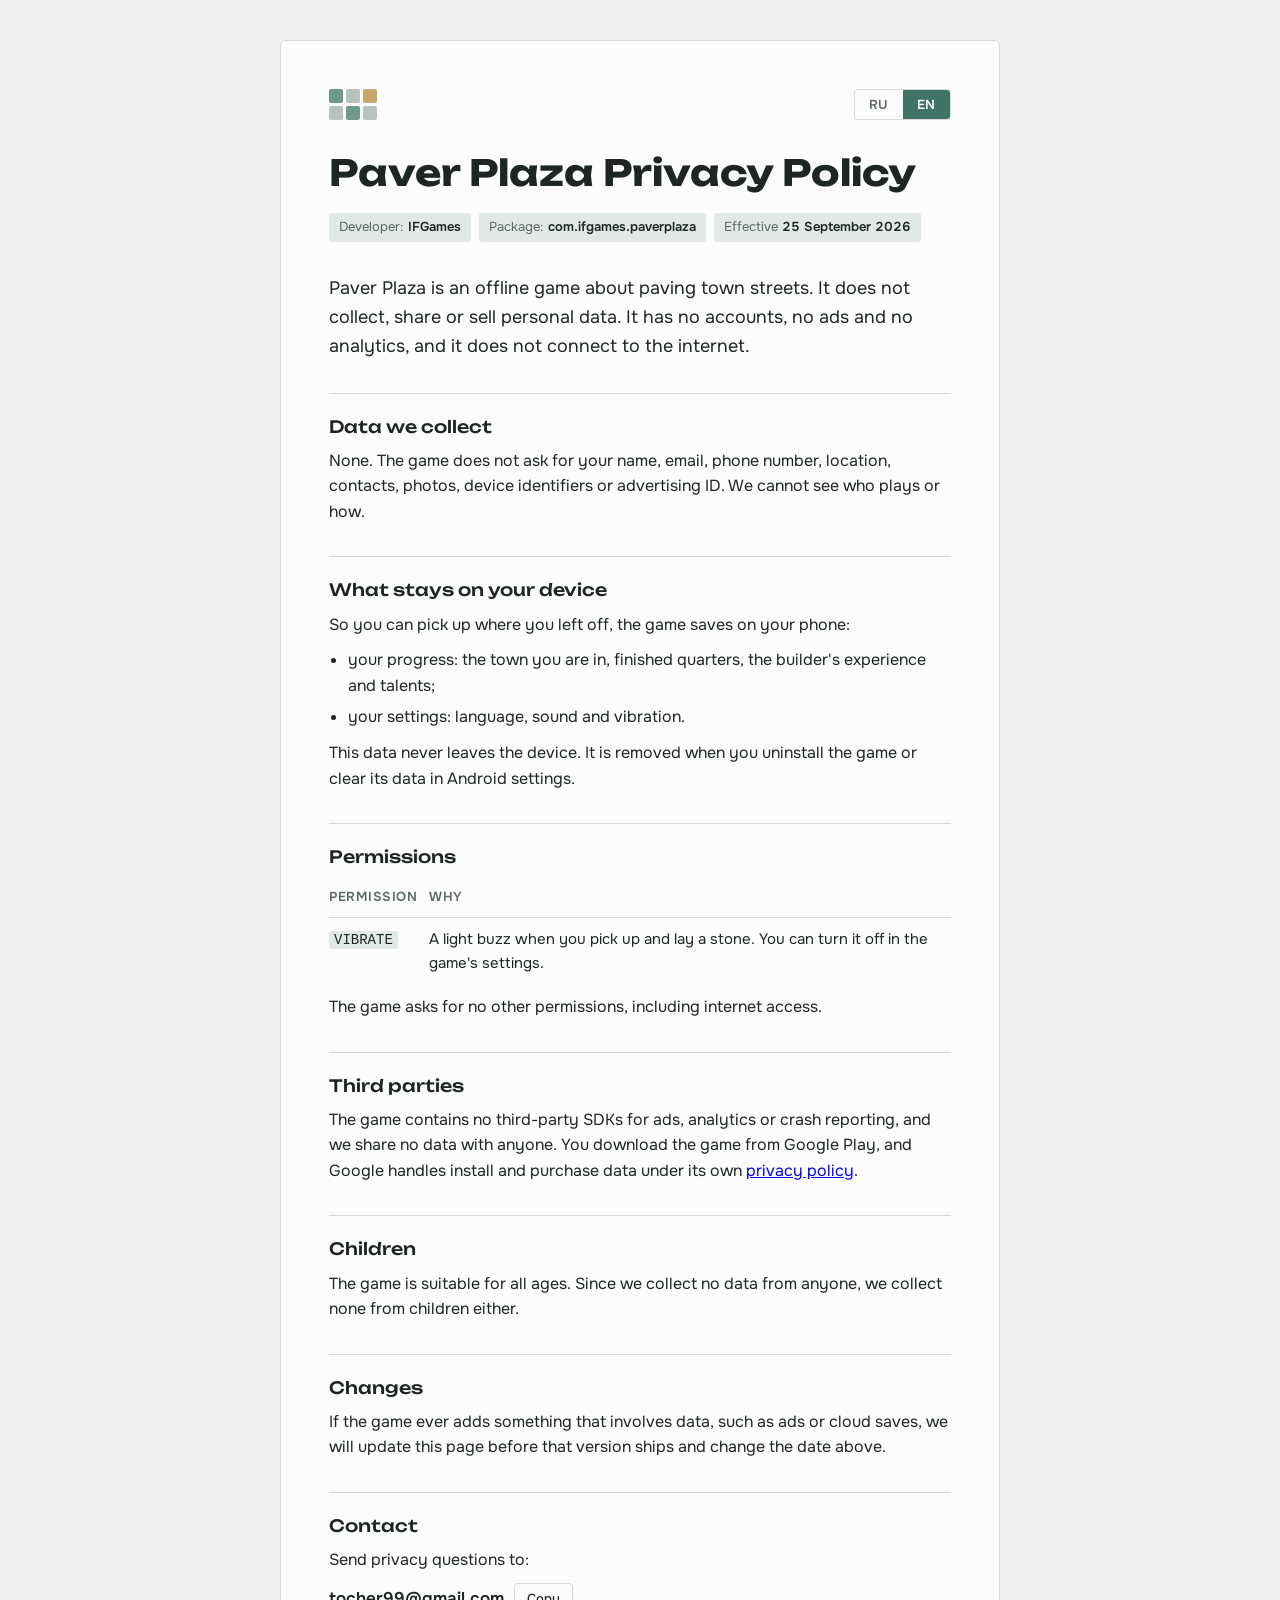
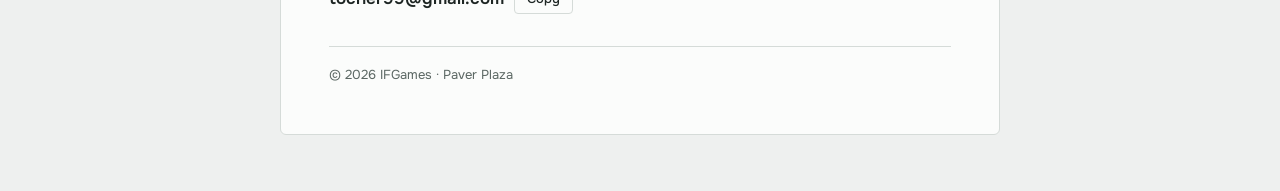
==== paverplaza/privacy/index.html @ 129a4364 "Paver Plaza: privacy policy for Google Play Co-Authored-By: Claude Opus 5.5 <noreply@anthropic.com>" ====
<!doctype html>
<html lang="en">
<head>
<meta charset="utf-8">
<meta name="viewport" content="width=device-width, initial-scale=1, viewport-fit=cover">
<meta name="color-scheme" content="light dark">
<title>Paver Plaza Privacy</title>
<link rel="preconnect" href="https://fonts.googleapis.com">
<link rel="preconnect" href="https://fonts.gstatic.com" crossorigin>
<link rel="stylesheet" href="https://fonts.googleapis.com/css2?family=Unbounded:wght@500;700&family=Onest:wght@400;500;600&display=swap">
<style>
  :root {
    --ground: #eef0ef;
    --paper: #fbfcfb;
    --ink: #1e2624;
    --muted: #5b6763;
    --line: #d5dbd8;
    --stone-a: #6f9a8d;
    --stone-b: #c9a86a;
    --stone-c: #b8c3bf;
    --accent: #3f7466;
    --accent-ink: #ffffff;
    --chip: #e2e8e5;
  }
  @media (prefers-color-scheme: dark) {
    :root:not([data-theme="light"]) {
      color-scheme: dark;
      --ground: #151a19;
      --paper: #1c2221;
      --ink: #e6ebe9;
      --muted: #9aa7a2;
      --line: #2f3836;
      --stone-a: #5f8a7e;
      --stone-b: #a88c56;
      --stone-c: #56615d;
      --accent: #8cc4b3;
      --accent-ink: #10201b;
      --chip: #26302d;
    }
  }
  :root[data-theme="dark"] {
    color-scheme: dark;
    --ground: #151a19;
    --paper: #1c2221;
    --ink: #e6ebe9;
    --muted: #9aa7a2;
    --line: #2f3836;
    --stone-a: #5f8a7e;
    --stone-b: #a88c56;
    --stone-c: #56615d;
    --accent: #8cc4b3;
    --accent-ink: #10201b;
    --chip: #26302d;
  }

  * { box-sizing: border-box; }
  body {
    margin: 0;
    background: var(--ground);
    color: var(--ink);
    font: 16px/1.6 "Onest", system-ui, -apple-system, "Segoe UI", Roboto, sans-serif;
    padding-inline: 16px;
    padding-block: 40px 56px;
  }
  .sheet {
    max-width: 720px;
    margin: 0 auto;
    background: var(--paper);
    border: 1px solid var(--line);
    border-radius: 6px;
    padding: clamp(24px, 5vw, 48px);
    display: grid;
    gap: 32px;
  }

  header { display: grid; gap: 20px; }
  .top { display: flex; align-items: center; justify-content: space-between; gap: 16px; flex-wrap: wrap; }
  .stones { display: grid; grid-template-columns: repeat(3, 14px); grid-template-rows: repeat(2, 14px); gap: 3px; }
  .stones i { display: block; border-radius: 2px; background: var(--stone-c); }
  .stones i:nth-child(1), .stones i:nth-child(5) { background: var(--stone-a); }
  .stones i:nth-child(3) { background: var(--stone-b); }

  .lang { display: inline-flex; border: 1px solid var(--line); border-radius: 4px; overflow: hidden; }
  .lang button {
    font: 600 13px/1 "Onest", system-ui, sans-serif;
    letter-spacing: .04em;
    padding: 8px 14px;
    border: 0;
    background: transparent;
    color: var(--muted);
    cursor: pointer;
  }
  .lang button[aria-pressed="true"] { background: var(--accent); color: var(--accent-ink); }
  .lang button:focus-visible, .copy:focus-visible { outline: 2px solid var(--accent); outline-offset: 2px; }

  h1 {
    font: 700 clamp(26px, 5vw, 36px)/1.15 "Unbounded", "Onest", system-ui, sans-serif;
    margin: 0;
    text-wrap: balance;
  }
  .meta { display: flex; flex-wrap: wrap; gap: 8px; margin: 0; padding: 0; list-style: none; }
  .meta li {
    background: var(--chip);
    border-radius: 3px;
    padding: 4px 10px;
    font-size: 13px;
    color: var(--muted);
    font-variant-numeric: tabular-nums;
  }
  .meta b { color: var(--ink); font-weight: 600; }

  .lead { font-size: 18px; margin: 0; max-width: 62ch; }

  section { display: grid; gap: 10px; }
  h2 {
    font: 500 17px/1.3 "Unbounded", "Onest", system-ui, sans-serif;
    margin: 0;
    padding-top: 22px;
    border-top: 1px solid var(--line);
    text-wrap: balance;
  }
  p, ul { margin: 0; max-width: 65ch; }
  ul { padding-left: 1.2em; display: grid; gap: 6px; }
  code {
    font: 14px/1.4 ui-monospace, "Cascadia Mono", Consolas, monospace;
    background: var(--chip);
    padding: 1px 5px;
    border-radius: 3px;
  }

  table { border-collapse: collapse; width: 100%; font-size: 15px; }
  .table { overflow-x: auto; }
  th, td { text-align: left; padding: 9px 12px 9px 0; border-bottom: 1px solid var(--line); vertical-align: top; }
  th { font-weight: 600; color: var(--muted); font-size: 13px; letter-spacing: .04em; text-transform: uppercase; }
  tr:last-child td { border-bottom: 0; }

  .contact { display: flex; flex-wrap: wrap; align-items: center; gap: 10px; }
  .mail { font-weight: 600; font-size: 17px; user-select: all; }
  .copy {
    font: 500 13px/1 "Onest", system-ui, sans-serif;
    padding: 8px 12px;
    border: 1px solid var(--line);
    border-radius: 4px;
    background: transparent;
    color: var(--ink);
    cursor: pointer;
  }

  footer { color: var(--muted); font-size: 13px; border-top: 1px solid var(--line); padding-top: 18px; }

  [data-lang] { display: none; }
  html[lang="ru"] [data-lang="ru"], html[lang="en"] [data-lang="en"] { display: grid; gap: 32px; }
</style>
</head>
<body>

<main class="sheet">
  <header>
    <div class="top">
      <div class="stones" aria-hidden="true"><i></i><i></i><i></i><i></i><i></i><i></i></div>
      <div class="lang" role="group" aria-label="Language">
        <button type="button" id="btn-ru" data-set="ru">RU</button>
        <button type="button" id="btn-en" data-set="en">EN</button>
      </div>
    </div>
  </header>

  <!-- ===================== RUSSIAN ===================== -->
  <div data-lang="ru">
    <header>
      <h1>Политика конфиденциальности Paver Plaza</h1>
      <ul class="meta">
        <li>Разработчик: <b>IFGames</b></li>
        <li>Пакет: <b>com.ifgames.paverplaza</b></li>
        <li>Действует с <b>25.09.2026</b></li>
      </ul>
    </header>

    <p class="lead">Paver Plaza — офлайн-игра про мощение городских улиц. Игра не собирает,
      не передаёт и не продаёт персональные данные. У неё нет аккаунтов, рекламы и аналитики,
      и она не выходит в интернет.</p>

    <section>
      <h2>Какие данные собираются</h2>
      <p>Никакие. Игра не запрашивает имя, почту, телефон, местоположение, контакты, фото,
        идентификаторы устройства или рекламы. Мы не видим, кто и как играет.</p>
    </section>

    <section>
      <h2>Что хранится на устройстве</h2>
      <p>Чтобы игра продолжалась с того же места, на вашем телефоне сохраняются:</p>
      <ul>
        <li>прогресс: номер города, уложенные кварталы, опыт и таланты мастера;</li>
        <li>настройки: язык, звук и вибрация.</li>
      </ul>
      <p>Эти данные не покидают устройство. Они удаляются вместе с игрой или при очистке её
        данных в настройках Android.</p>
    </section>

    <section>
      <h2>Разрешения</h2>
      <div class="table">
        <table>
          <thead><tr><th>Разрешение</th><th>Зачем</th></tr></thead>
          <tbody>
            <tr><td><code>VIBRATE</code></td><td>Лёгкий отклик, когда вы берёте и кладёте камень. Отключается в настройках игры.</td></tr>
          </tbody>
        </table>
      </div>
      <p>Других разрешений игра не запрашивает, в том числе доступа к интернету.</p>
    </section>

    <section>
      <h2>Третьи стороны</h2>
      <p>В игре нет сторонних SDK для рекламы, аналитики или сбора сбоев, и мы никому не
        передаём данные. Игру вы скачиваете через Google Play: Google обрабатывает данные
        об установке и покупках по своей
        <a href="https://policies.google.com/privacy" target="_blank" rel="noopener">политике конфиденциальности</a>.</p>
    </section>

    <section>
      <h2>Дети</h2>
      <p>Игра подходит для любого возраста. Поскольку мы не собираем данные ни у кого, мы не
        собираем их и у детей.</p>
    </section>

    <section>
      <h2>Изменения</h2>
      <p>Если в игре появится что-то, что затрагивает данные (например, реклама или облачные
        сохранения), мы обновим эту страницу до выхода такой версии и изменим дату вверху.</p>
    </section>

    <section>
      <h2>Связь</h2>
      <p>Вопросы о конфиденциальности присылайте на почту:</p>
      <div class="contact">
        <span class="mail">tocher99@gmail.com</span>
        <button type="button" class="copy" id="copy-ru">Скопировать</button>
      </div>
    </section>
  </div>

  <!-- ===================== ENGLISH ===================== -->
  <div data-lang="en">
    <header>
      <h1>Paver Plaza Privacy Policy</h1>
      <ul class="meta">
        <li>Developer: <b>IFGames</b></li>
        <li>Package: <b>com.ifgames.paverplaza</b></li>
        <li>Effective <b>25 September 2026</b></li>
      </ul>
    </header>

    <p class="lead">Paver Plaza is an offline game about paving town streets. It does not
      collect, share or sell personal data. It has no accounts, no ads and no analytics, and
      it does not connect to the internet.</p>

    <section>
      <h2>Data we collect</h2>
      <p>None. The game does not ask for your name, email, phone number, location, contacts,
        photos, device identifiers or advertising ID. We cannot see who plays or how.</p>
    </section>

    <section>
      <h2>What stays on your device</h2>
      <p>So you can pick up where you left off, the game saves on your phone:</p>
      <ul>
        <li>your progress: the town you are in, finished quarters, the builder's experience and talents;</li>
        <li>your settings: language, sound and vibration.</li>
      </ul>
      <p>This data never leaves the device. It is removed when you uninstall the game or clear
        its data in Android settings.</p>
    </section>

    <section>
      <h2>Permissions</h2>
      <div class="table">
        <table>
          <thead><tr><th>Permission</th><th>Why</th></tr></thead>
          <tbody>
            <tr><td><code>VIBRATE</code></td><td>A light buzz when you pick up and lay a stone. You can turn it off in the game's settings.</td></tr>
          </tbody>
        </table>
      </div>
      <p>The game asks for no other permissions, including internet access.</p>
    </section>

    <section>
      <h2>Third parties</h2>
      <p>The game contains no third-party SDKs for ads, analytics or crash reporting, and we
        share no data with anyone. You download the game from Google Play, and Google handles
        install and purchase data under its own
        <a href="https://policies.google.com/privacy" target="_blank" rel="noopener">privacy policy</a>.</p>
    </section>

    <section>
      <h2>Children</h2>
      <p>The game is suitable for all ages. Since we collect no data from anyone, we collect
        none from children either.</p>
    </section>

    <section>
      <h2>Changes</h2>
      <p>If the game ever adds something that involves data, such as ads or cloud saves, we will
        update this page before that version ships and change the date above.</p>
    </section>

    <section>
      <h2>Contact</h2>
      <p>Send privacy questions to:</p>
      <div class="contact">
        <span class="mail">tocher99@gmail.com</span>
        <button type="button" class="copy" id="copy-en">Copy</button>
      </div>
    </section>
  </div>

  <footer>© 2026 IFGames · Paver Plaza</footer>
</main>

<script>
  (function () {
    var root = document.documentElement;
    function set(lang) {
      root.lang = lang;
      document.getElementById('btn-ru').setAttribute('aria-pressed', lang === 'ru');
      document.getElementById('btn-en').setAttribute('aria-pressed', lang === 'en');
      document.title = lang === 'ru' ? 'Paver Plaza — конфиденциальность' : 'Paver Plaza Privacy';
    }
    var hash = (location.hash || '').replace('#', '');
    var nav = (navigator.language || 'en').slice(0, 2).toLowerCase();
    set(hash === 'ru' || hash === 'en' ? hash : (['ru', 'uk', 'be'].indexOf(nav) >= 0 ? 'ru' : 'en'));

    document.querySelectorAll('[data-set]').forEach(function (b) {
      b.addEventListener('click', function () { set(b.getAttribute('data-set')); });
    });
    document.querySelectorAll('.copy').forEach(function (b) {
      var label = b.textContent;
      b.addEventListener('click', function () {
        var mail = 'tocher99@gmail.com';
        var done = function () {
          b.textContent = root.lang === 'ru' ? 'Скопировано' : 'Copied';
          setTimeout(function () { b.textContent = label; }, 1600);
        };
        var select = function () {
          var r = document.createRange();
          r.selectNodeContents(b.previousElementSibling);
          var s = getSelection(); s.removeAllRanges(); s.addRange(r);
        };
        try {
          navigator.clipboard.writeText(mail).then(done, select);
        } catch (e) { select(); }
      });
    });
  })();
</script>
</body>
</html>
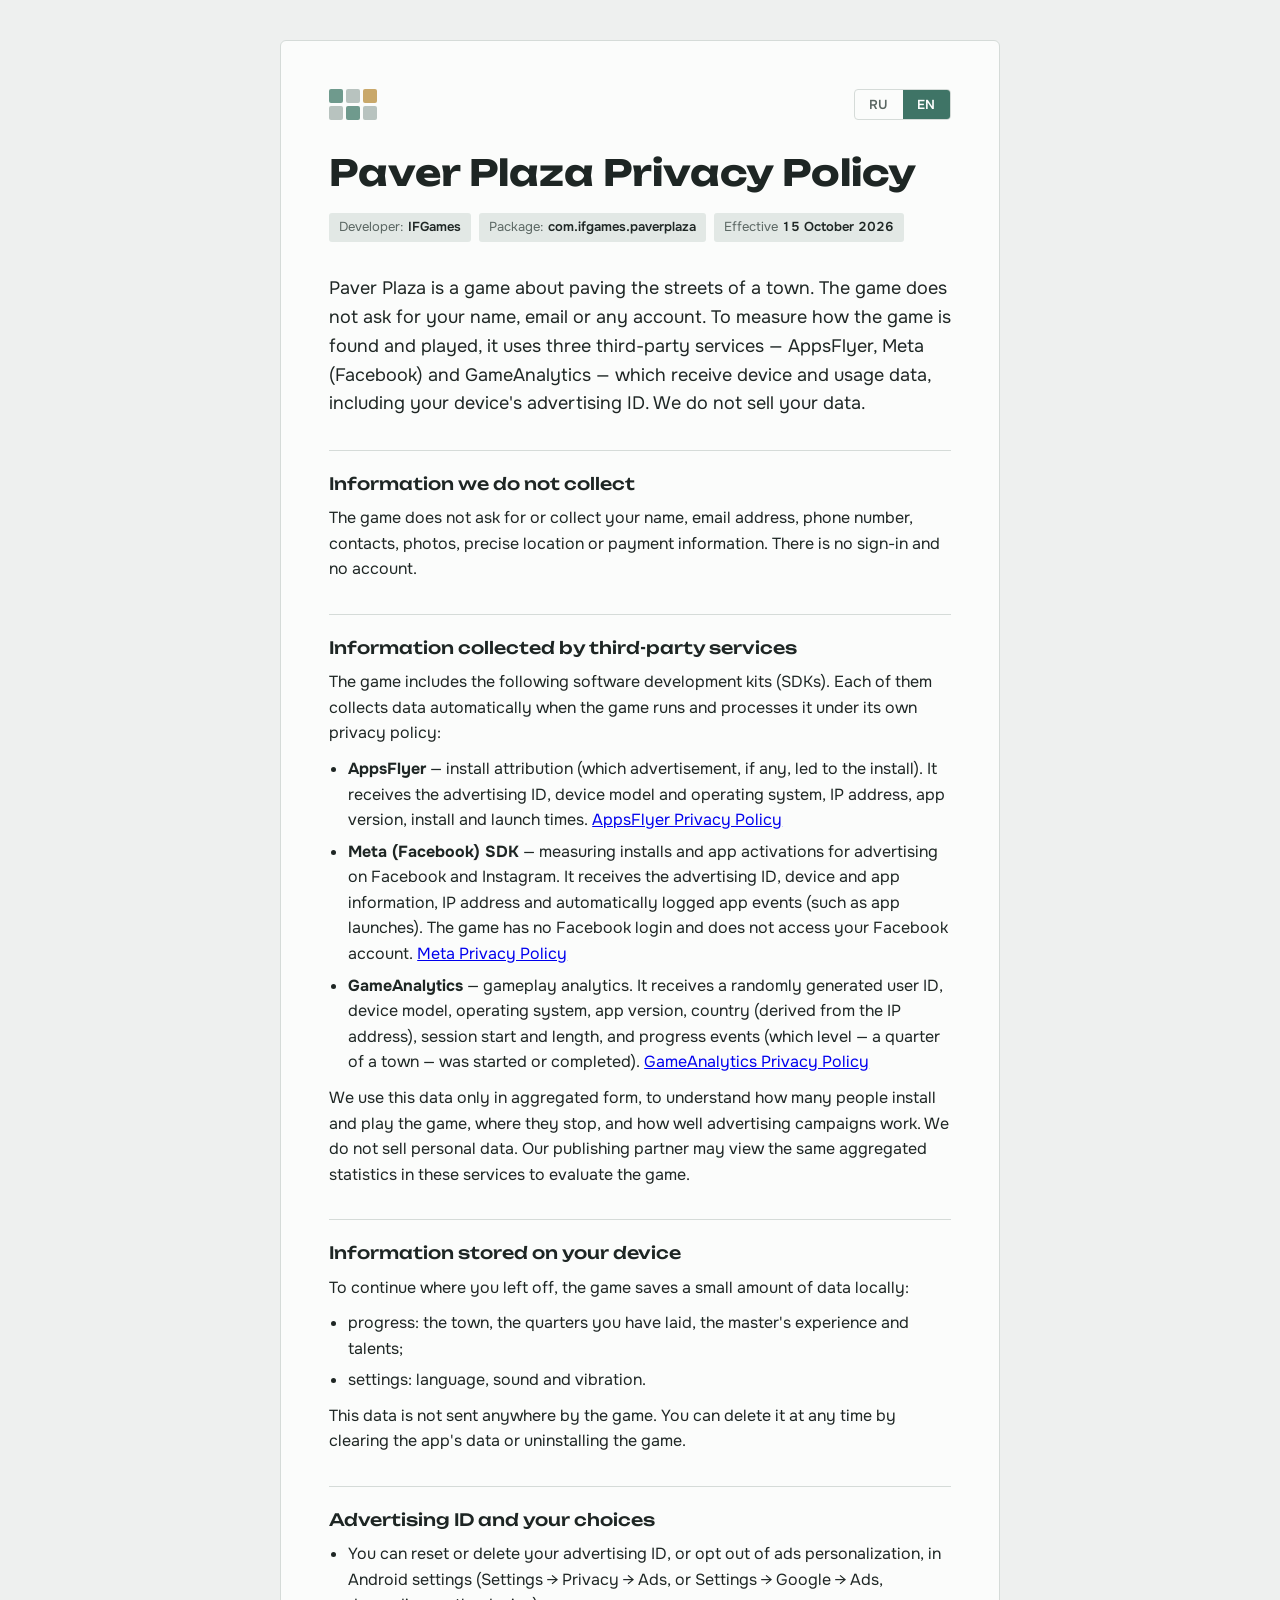
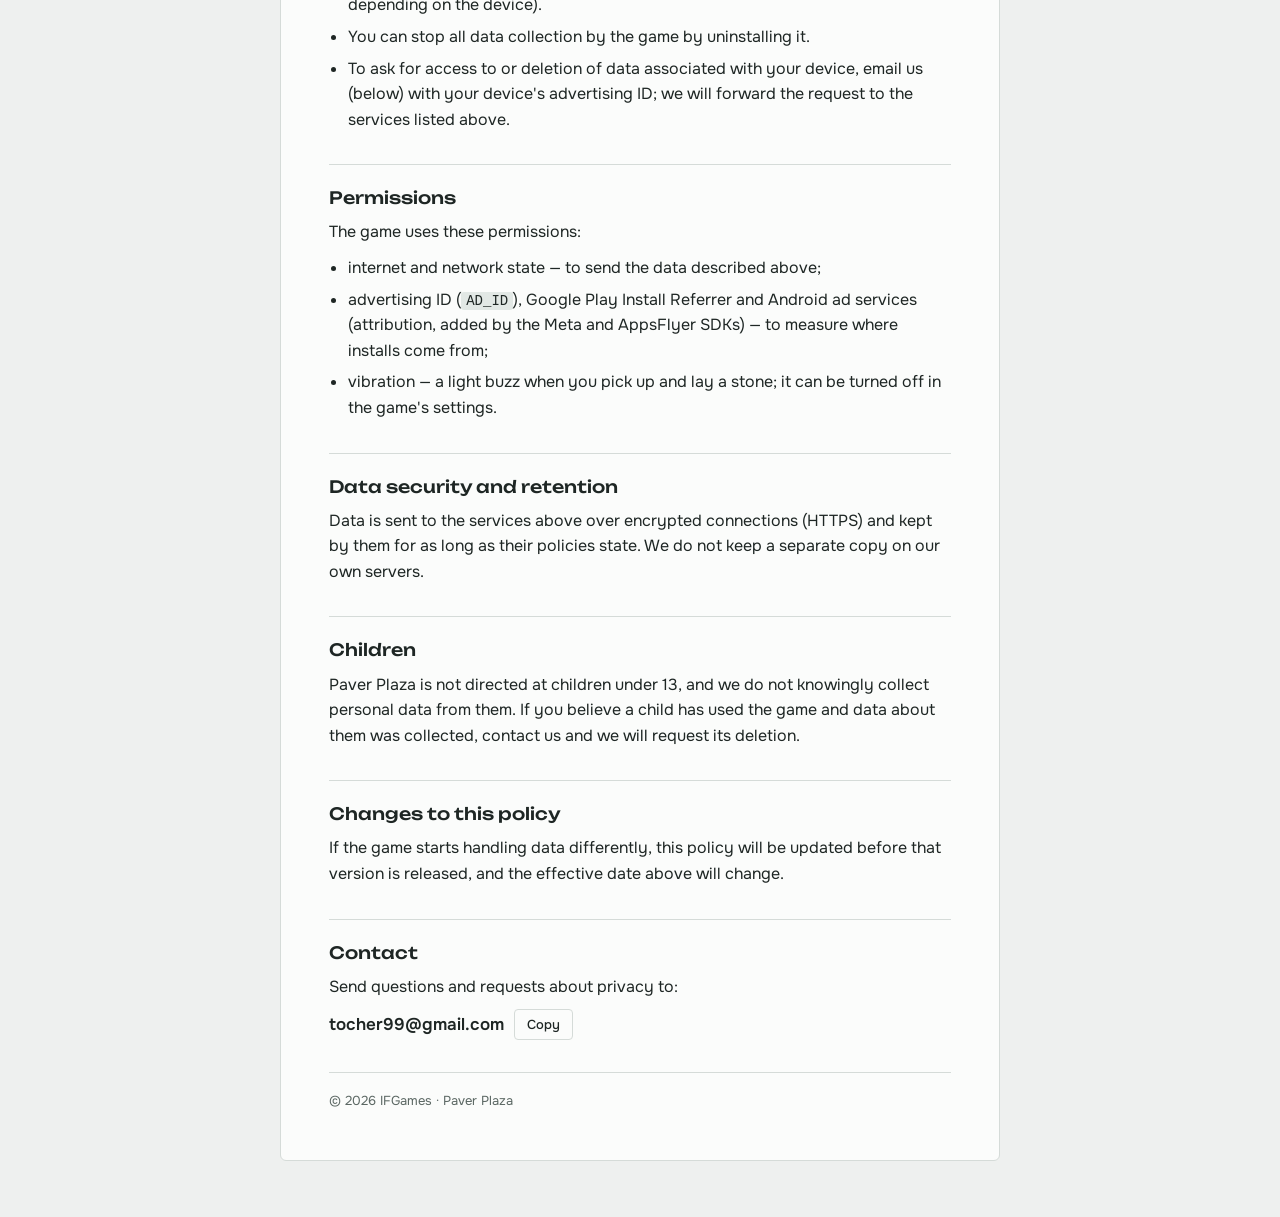
==== commit ca0f090b: "Paver Plaza and Paver Rush privacy policies: AppsFlyer, Meta and GameAnalytics, the data they receiv" ====
--- a/paverplaza/privacy/index.html
+++ b/paverplaza/privacy/index.html
@@ -172,67 +172,75 @@
       <ul class="meta">
         <li>Разработчик: <b>IFGames</b></li>
         <li>Пакет: <b>com.ifgames.paverplaza</b></li>
-        <li>Действует с <b>25.09.2026</b></li>
+        <li>Действует с <b>15.10.2026</b></li>
       </ul>
     </header>
 
-    <p class="lead">Paver Plaza — офлайн-игра про мощение городских улиц. Игра не собирает,
-      не передаёт и не продаёт персональные данные. У неё нет аккаунтов, рекламы и аналитики,
-      и она не выходит в интернет.</p>
-
-    <section>
-      <h2>Какие данные собираются</h2>
-      <p>Никакие. Игра не запрашивает имя, почту, телефон, местоположение, контакты, фото,
-        идентификаторы устройства или рекламы. Мы не видим, кто и как играет.</p>
-    </section>
-
-    <section>
-      <h2>Что хранится на устройстве</h2>
-      <p>Чтобы игра продолжалась с того же места, на вашем телефоне сохраняются:</p>
-      <ul>
-        <li>прогресс: номер города, уложенные кварталы, опыт и таланты мастера;</li>
-        <li>настройки: язык, звук и вибрация.</li>
-      </ul>
-      <p>Эти данные не покидают устройство. Они удаляются вместе с игрой или при очистке её
-        данных в настройках Android.</p>
+    <p class="lead">Paver Plaza — игра про мощение городских улиц. Игра не запрашивает имя, email и не требует аккаунта. Чтобы понимать, как игру находят и как в неё играют, в ней работают три сторонних сервиса — AppsFlyer, Meta (Facebook) и GameAnalytics. Они получают данные об устройстве и игре, в том числе рекламный идентификатор устройства. Мы не продаём ваши данные.</p>
+
+    <section>
+      <h2>Какие данные мы не собираем</h2>
+    <p>Игра не запрашивает и не собирает имя, адрес электронной почты, номер телефона, контакты, фотографии, точное местоположение и платёжные данные. Входа и аккаунта нет.</p>
+    </section>
+
+    <section>
+      <h2>Данные, которые собирают сторонние сервисы</h2>
+    <p>В игру встроены следующие SDK. Каждый из них автоматически собирает данные, пока игра запущена, и обрабатывает их по своей политике конфиденциальности:</p>
+    <ul>
+      <li><strong>AppsFlyer</strong> — атрибуция установок (какая реклама, если была, привела к установке). Получает рекламный идентификатор, модель устройства и версию системы, IP-адрес, версию приложения, время установки и запусков. <a href="https://www.appsflyer.com/legal/services-privacy-policy/" rel="noopener">Политика AppsFlyer</a></li>
+      <li><strong>Meta (Facebook) SDK</strong> — учёт установок и запусков для рекламы в Facebook и Instagram. Получает рекламный идентификатор, данные об устройстве и приложении, IP-адрес и автоматически записываемые события (например, запуск приложения). Входа через Facebook в игре нет, к вашему аккаунту Facebook игра доступа не получает. <a href="https://www.facebook.com/privacy/policy/" rel="noopener">Политика Meta</a></li>
+      <li><strong>GameAnalytics</strong> — игровая аналитика. Получает случайно созданный идентификатор пользователя, модель устройства, версию системы и приложения, страну (по IP-адресу), начало и длительность сессий и события прогресса (какой уровень — квартал города — начат или пройден). <a href="https://gameanalytics.com/privacy/" rel="noopener">Политика GameAnalytics</a></li>
+    </ul>
+    <p>Мы используем эти данные только в обобщённом виде: сколько людей устанавливают игру и играют, где они останавливаются, насколько хорошо работает реклама. Мы не продаём персональные данные. Наш издатель может видеть ту же обобщённую статистику в этих сервисах, чтобы оценить игру.</p>
+    </section>
+
+    <section>
+      <h2>Данные на вашем устройстве</h2>
+    <p>Чтобы игра продолжалась с того же места, на телефоне сохраняется немного данных:</p>
+    <ul>
+      <li>прогресс: номер города, уложенные кварталы, опыт и таланты мастера;</li>
+      <li>настройки: язык, звук и вибрация.</li>
+    </ul>
+    <p>Игра никуда их не отправляет. Их можно удалить в любой момент, очистив данные приложения или удалив игру.</p>
+    </section>
+
+    <section>
+      <h2>Рекламный идентификатор и ваш выбор</h2>
+    <ul>
+      <li>Сбросить или удалить рекламный идентификатор, а также отказаться от персонализации рекламы можно в настройках Android (Настройки → Конфиденциальность → Реклама или Настройки → Google → Реклама, в зависимости от устройства).</li>
+      <li>Чтобы полностью прекратить сбор данных игрой, удалите её.</li>
+      <li>Чтобы запросить доступ к данным вашего устройства или их удаление, напишите нам (адрес ниже) и укажите рекламный идентификатор устройства — мы передадим запрос перечисленным сервисам.</li>
+    </ul>
     </section>
 
     <section>
       <h2>Разрешения</h2>
-      <div class="table">
-        <table>
-          <thead><tr><th>Разрешение</th><th>Зачем</th></tr></thead>
-          <tbody>
-            <tr><td><code>VIBRATE</code></td><td>Лёгкий отклик, когда вы берёте и кладёте камень. Отключается в настройках игры.</td></tr>
-          </tbody>
-        </table>
-      </div>
-      <p>Других разрешений игра не запрашивает, в том числе доступа к интернету.</p>
-    </section>
-
-    <section>
-      <h2>Третьи стороны</h2>
-      <p>В игре нет сторонних SDK для рекламы, аналитики или сбора сбоев, и мы никому не
-        передаём данные. Игру вы скачиваете через Google Play: Google обрабатывает данные
-        об установке и покупках по своей
-        <a href="https://policies.google.com/privacy" target="_blank" rel="noopener">политике конфиденциальности</a>.</p>
+    <p>Игра использует такие разрешения:</p>
+    <ul>
+      <li>интернет и состояние сети — чтобы отправлять описанные выше данные;</li>
+      <li>рекламный идентификатор (<code>AD_ID</code>), Google Play Install Referrer и рекламные сервисы Android (атрибуция, их добавляют SDK Meta и AppsFlyer) — чтобы понимать, откуда приходят установки;</li>
+      <li>вибрация — лёгкий отклик, когда вы берёте и кладёте камень, её можно отключить в настройках игры.</li>
+    </ul>
+    </section>
+
+    <section>
+      <h2>Безопасность и хранение данных</h2>
+    <p>Данные передаются перечисленным сервисам по зашифрованному соединению (HTTPS) и хранятся у них столько, сколько указано в их политиках. Отдельной копии на собственных серверах мы не храним.</p>
     </section>
 
     <section>
       <h2>Дети</h2>
-      <p>Игра подходит для любого возраста. Поскольку мы не собираем данные ни у кого, мы не
-        собираем их и у детей.</p>
-    </section>
-
-    <section>
-      <h2>Изменения</h2>
-      <p>Если в игре появится что-то, что затрагивает данные (например, реклама или облачные
-        сохранения), мы обновим эту страницу до выхода такой версии и изменим дату вверху.</p>
+    <p>Paver Plaza не предназначена для детей младше 13 лет, и мы сознательно не собираем их персональные данные. Если вы считаете, что игрой пользовался ребёнок и данные о нём были собраны, напишите нам — мы запросим их удаление.</p>
+    </section>
+
+    <section>
+      <h2>Изменения политики</h2>
+    <p>Если игра начнёт обращаться с данными иначе, политика будет обновлена до выхода такой версии, а дата вступления в силу изменится.</p>
     </section>
 
     <section>
       <h2>Связь</h2>
-      <p>Вопросы о конфиденциальности присылайте на почту:</p>
+      <p>Вопросы и запросы о конфиденциальности присылайте на почту:</p>
       <div class="contact">
         <span class="mail">tocher99@gmail.com</span>
         <button type="button" class="copy" id="copy-ru">Скопировать</button>
@@ -247,67 +255,75 @@
       <ul class="meta">
         <li>Developer: <b>IFGames</b></li>
         <li>Package: <b>com.ifgames.paverplaza</b></li>
-        <li>Effective <b>25 September 2026</b></li>
+        <li>Effective <b>15 October 2026</b></li>
       </ul>
     </header>
 
-    <p class="lead">Paver Plaza is an offline game about paving town streets. It does not
-      collect, share or sell personal data. It has no accounts, no ads and no analytics, and
-      it does not connect to the internet.</p>
-
-    <section>
-      <h2>Data we collect</h2>
-      <p>None. The game does not ask for your name, email, phone number, location, contacts,
-        photos, device identifiers or advertising ID. We cannot see who plays or how.</p>
-    </section>
-
-    <section>
-      <h2>What stays on your device</h2>
-      <p>So you can pick up where you left off, the game saves on your phone:</p>
-      <ul>
-        <li>your progress: the town you are in, finished quarters, the builder's experience and talents;</li>
-        <li>your settings: language, sound and vibration.</li>
-      </ul>
-      <p>This data never leaves the device. It is removed when you uninstall the game or clear
-        its data in Android settings.</p>
+    <p class="lead">Paver Plaza is a game about paving the streets of a town. The game does not ask for your name, email or any account. To measure how the game is found and played, it uses three third-party services — AppsFlyer, Meta (Facebook) and GameAnalytics — which receive device and usage data, including your device's advertising ID. We do not sell your data.</p>
+
+    <section>
+      <h2>Information we do not collect</h2>
+    <p>The game does not ask for or collect your name, email address, phone number, contacts, photos, precise location or payment information. There is no sign-in and no account.</p>
+    </section>
+
+    <section>
+      <h2>Information collected by third-party services</h2>
+    <p>The game includes the following software development kits (SDKs). Each of them collects data automatically when the game runs and processes it under its own privacy policy:</p>
+    <ul>
+      <li><strong>AppsFlyer</strong> — install attribution (which advertisement, if any, led to the install). It receives the advertising ID, device model and operating system, IP address, app version, install and launch times. <a href="https://www.appsflyer.com/legal/services-privacy-policy/" rel="noopener">AppsFlyer Privacy Policy</a></li>
+      <li><strong>Meta (Facebook) SDK</strong> — measuring installs and app activations for advertising on Facebook and Instagram. It receives the advertising ID, device and app information, IP address and automatically logged app events (such as app launches). The game has no Facebook login and does not access your Facebook account. <a href="https://www.facebook.com/privacy/policy/" rel="noopener">Meta Privacy Policy</a></li>
+      <li><strong>GameAnalytics</strong> — gameplay analytics. It receives a randomly generated user ID, device model, operating system, app version, country (derived from the IP address), session start and length, and progress events (which level — a quarter of a town — was started or completed). <a href="https://gameanalytics.com/privacy/" rel="noopener">GameAnalytics Privacy Policy</a></li>
+    </ul>
+    <p>We use this data only in aggregated form, to understand how many people install and play the game, where they stop, and how well advertising campaigns work. We do not sell personal data. Our publishing partner may view the same aggregated statistics in these services to evaluate the game.</p>
+    </section>
+
+    <section>
+      <h2>Information stored on your device</h2>
+    <p>To continue where you left off, the game saves a small amount of data locally:</p>
+    <ul>
+      <li>progress: the town, the quarters you have laid, the master's experience and talents;</li>
+      <li>settings: language, sound and vibration.</li>
+    </ul>
+    <p>This data is not sent anywhere by the game. You can delete it at any time by clearing the app's data or uninstalling the game.</p>
+    </section>
+
+    <section>
+      <h2>Advertising ID and your choices</h2>
+    <ul>
+      <li>You can reset or delete your advertising ID, or opt out of ads personalization, in Android settings (Settings → Privacy → Ads, or Settings → Google → Ads, depending on the device).</li>
+      <li>You can stop all data collection by the game by uninstalling it.</li>
+      <li>To ask for access to or deletion of data associated with your device, email us (below) with your device's advertising ID; we will forward the request to the services listed above.</li>
+    </ul>
     </section>
 
     <section>
       <h2>Permissions</h2>
-      <div class="table">
-        <table>
-          <thead><tr><th>Permission</th><th>Why</th></tr></thead>
-          <tbody>
-            <tr><td><code>VIBRATE</code></td><td>A light buzz when you pick up and lay a stone. You can turn it off in the game's settings.</td></tr>
-          </tbody>
-        </table>
-      </div>
-      <p>The game asks for no other permissions, including internet access.</p>
-    </section>
-
-    <section>
-      <h2>Third parties</h2>
-      <p>The game contains no third-party SDKs for ads, analytics or crash reporting, and we
-        share no data with anyone. You download the game from Google Play, and Google handles
-        install and purchase data under its own
-        <a href="https://policies.google.com/privacy" target="_blank" rel="noopener">privacy policy</a>.</p>
+    <p>The game uses these permissions:</p>
+    <ul>
+      <li>internet and network state — to send the data described above;</li>
+      <li>advertising ID (<code>AD_ID</code>), Google Play Install Referrer and Android ad services (attribution, added by the Meta and AppsFlyer SDKs) — to measure where installs come from;</li>
+      <li>vibration — a light buzz when you pick up and lay a stone; it can be turned off in the game's settings.</li>
+    </ul>
+    </section>
+
+    <section>
+      <h2>Data security and retention</h2>
+    <p>Data is sent to the services above over encrypted connections (HTTPS) and kept by them for as long as their policies state. We do not keep a separate copy on our own servers.</p>
     </section>
 
     <section>
       <h2>Children</h2>
-      <p>The game is suitable for all ages. Since we collect no data from anyone, we collect
-        none from children either.</p>
-    </section>
-
-    <section>
-      <h2>Changes</h2>
-      <p>If the game ever adds something that involves data, such as ads or cloud saves, we will
-        update this page before that version ships and change the date above.</p>
+    <p>Paver Plaza is not directed at children under 13, and we do not knowingly collect personal data from them. If you believe a child has used the game and data about them was collected, contact us and we will request its deletion.</p>
+    </section>
+
+    <section>
+      <h2>Changes to this policy</h2>
+    <p>If the game starts handling data differently, this policy will be updated before that version is released, and the effective date above will change.</p>
     </section>
 
     <section>
       <h2>Contact</h2>
-      <p>Send privacy questions to:</p>
+      <p>Send questions and requests about privacy to:</p>
       <div class="contact">
         <span class="mail">tocher99@gmail.com</span>
         <button type="button" class="copy" id="copy-en">Copy</button>
